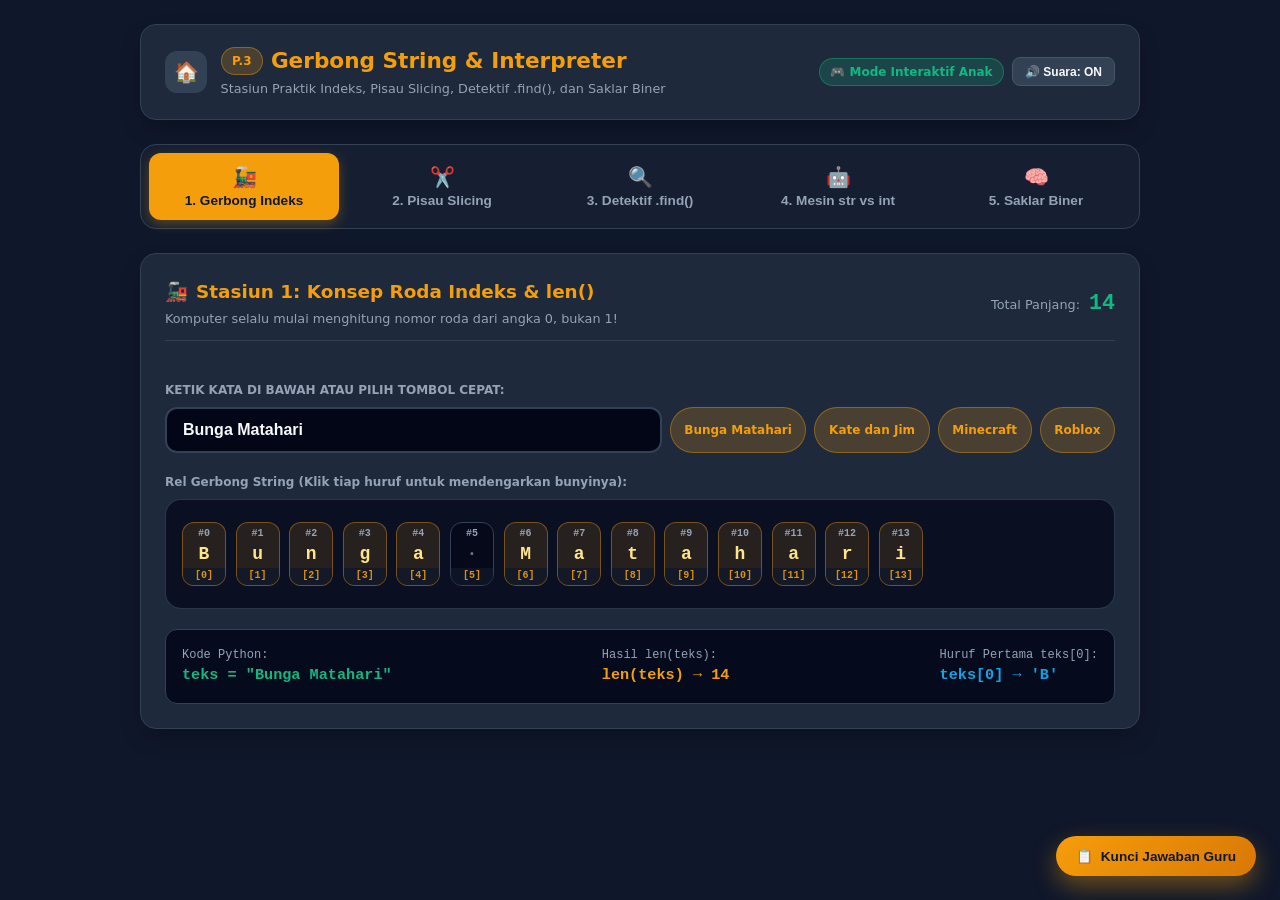
==== pertemuan-03-string/index.html @ 6dd55269 "first commit" ====
<!DOCTYPE html>
<html lang="id">
<head>
  <meta charset="UTF-8">
  <meta name="viewport" content="width=device-width, initial-scale=1.0">
  <title>Pertemuan 3: String & Interpreter - Algo Visual Lab</title>
  <link rel="stylesheet" href="../shared/css/style.css">
  <script type="module" src="../shared/components/index.js"></script>
</head>
<body>
  <div class="app-container">

    <!-- Web Component: Lesson Header -->
    <lesson-header 
      lesson="3" 
      title="Gerbong String & Interpreter" 
      subtitle="Stasiun Praktik Indeks, Pisau Slicing, Detektif .find(), dan Saklar Biner">
    </lesson-header>

    <!-- Navigation Tabs -->
    <nav class="tab-nav">
      <button class="tab-btn active" data-tab="tab-index">
        <span style="font-size: 1.25rem;">🚂</span>
        <span>1. Gerbong Indeks</span>
      </button>
      <button class="tab-btn" data-tab="tab-slice">
        <span style="font-size: 1.25rem;">✂️</span>
        <span>2. Pisau Slicing</span>
      </button>
      <button class="tab-btn" data-tab="tab-find">
        <span style="font-size: 1.25rem;">🔍</span>
        <span>3. Detektif .find()</span>
      </button>
      <button class="tab-btn" data-tab="tab-types">
        <span style="font-size: 1.25rem;">🤖</span>
        <span>4. Mesin str vs int</span>
      </button>
      <button class="tab-btn" data-tab="tab-biner">
        <span style="font-size: 1.25rem;">🧠</span>
        <span>5. Saklar Biner</span>
      </button>
    </nav>

    <!-- TAB 1: GERBONG INDEKS & LEN() -->
    <section id="tab-index" class="tab-content active">
      <div class="card" style="display: flex; flex-direction: column; gap: 1.25rem;">
        <div class="card-header">
          <div>
            <h2 class="card-title" style="color: var(--accent-amber);">
              <span>🚂</span> Stasiun 1: Konsep Roda Indeks & len()
            </h2>
            <p class="card-subtitle">Komputer selalu mulai menghitung nomor roda dari angka 0, bukan 1!</p>
          </div>
          <div style="text-align: right;">
            <span style="font-size: 0.8rem; color: var(--text-secondary);">Total Panjang:</span>
            <span id="label-len" style="font-size: 1.35rem; font-weight: 900; color: var(--accent-emerald); font-family: var(--font-mono); margin-left: 0.25rem;">0</span>
          </div>
        </div>

        <!-- Input Kata & Preset Cepat -->
        <div style="display: flex; flex-direction: column; gap: 0.5rem;">
          <label style="font-size: 0.75rem; font-weight: 700; text-transform: uppercase; color: var(--text-secondary);">
            Ketik kata di bawah atau pilih tombol cepat:
          </label>
          <div style="display: flex; flex-wrap: wrap; gap: 0.5rem;">
            <input type="text" id="input-string-1" value="Bunga Matahari" class="input-text" style="flex: 1; min-width: 220px;" placeholder="Ketik kata apa saja...">
            <sound-button class="badge badge-amber" style="padding: 0.6rem 0.85rem;" data-preset="Bunga Matahari">Bunga Matahari</sound-button>
            <sound-button class="badge badge-amber" style="padding: 0.6rem 0.85rem;" data-preset="Kate dan Jim">Kate dan Jim</sound-button>
            <sound-button class="badge badge-amber" style="padding: 0.6rem 0.85rem;" data-preset="Minecraft">Minecraft</sound-button>
            <sound-button class="badge badge-amber" style="padding: 0.6rem 0.85rem;" data-preset="Roblox">Roblox</sound-button>
          </div>
        </div>

        <!-- Wadah Rel Kereta (Train Track) -->
        <div style="display: flex; flex-direction: column; gap: 0.5rem;">
          <span style="font-size: 0.75rem; color: var(--text-secondary); font-weight: 600;">
            Rel Gerbong String (Klik tiap huruf untuk mendengarkan bunyinya):
          </span>
          <div id="train-container" class="train-track">
            <!-- Gerbong <train-car> dirender via script.js -->
          </div>
        </div>

        <!-- Live Code Feedback -->
        <div class="code-banner">
          <div>
            <div class="code-title">Kode Python:</div>
            <div id="live-code-index" class="code-val" style="color: var(--accent-emerald);">teks = "Bunga Matahari"</div>
          </div>
          <div>
            <div class="code-title">Hasil len(teks):</div>
            <div id="live-result-len" class="code-val" style="color: var(--accent-amber);">len(teks) &rarr; 14</div>
          </div>
          <div>
            <div class="code-title">Huruf Pertama teks[0]:</div>
            <div id="live-result-first" class="code-val" style="color: var(--accent-sky);">teks[0] &rarr; 'B'</div>
          </div>
        </div>
      </div>
    </section>

    <!-- TAB 2: PISAU SLICING -->
    <section id="tab-slice" class="tab-content">
      <div class="card" style="display: flex; flex-direction: column; gap: 1.25rem;">
        <div class="card-header">
          <div>
            <h2 class="card-title" style="color: var(--accent-sky);">
              <span>✂️</span> Stasiun 2: Pisau Pemotong (Slicing)
            </h2>
            <p class="card-subtitle">Rumus: <code>teks[MULAI : SEBELUM_AKHIR]</code> &bull; Indeks akhir TIDAK diikutkan!</p>
          </div>
          <div style="display: flex; gap: 0.5rem;">
            <sound-button class="badge badge-amber" id="preset-slice-kate">Potong 'Kate' [0:4]</sound-button>
            <sound-button class="badge badge-amber" id="preset-slice-jim">Potong 'Jim' [9:12]</sound-button>
          </div>
        </div>

        <!-- Sliders -->
        <div class="grid-2">
          <div class="slider-group">
            <div class="slider-label">
              <span style="color: var(--accent-emerald);">Titik Mulai (Start): <code id="val-slice-start" style="font-size: 1rem;">0</code></span>
              <span style="color: var(--text-secondary);">Mulai dari huruf ke-</span>
            </div>
            <input type="range" id="slider-start" min="0" max="14" value="0">
          </div>
          <div class="slider-group">
            <div class="slider-label">
              <span style="color: var(--accent-rose);">Titik Berhenti (Stop): <code id="val-slice-end" style="font-size: 1rem;">4</code></span>
              <span style="color: var(--text-secondary);">Berhenti sebelum huruf ke-</span>
            </div>
            <input type="range" id="slider-end" min="0" max="14" value="4">
          </div>
        </div>

        <!-- Rel Slicing -->
        <div style="display: flex; flex-direction: column; gap: 0.5rem;">
          <span style="font-size: 0.75rem; color: var(--text-secondary); font-weight: 600;">
            Balok yang Berhasil Dipotong (Menyala Emas):
          </span>
          <div id="slice-container" class="train-track">
            <!-- Gerbong slicing dirender via script.js -->
          </div>
        </div>

        <!-- Hasil Slicing -->
        <div class="code-banner">
          <div>
            <div class="code-title">Sintaks Python:</div>
            <div id="slice-code-syntax" class="code-val" style="color: var(--accent-sky);">potongan = teks[0:4]</div>
          </div>
          <div style="text-align: right;">
            <div class="code-title">Hasil Teks:</div>
            <div id="slice-result-output" class="code-val" style="font-size: 1.35rem; color: var(--accent-amber);">"Kate"</div>
          </div>
        </div>
      </div>
    </section>

    <!-- TAB 3: DETEKTIF FIND -->
    <section id="tab-find" class="tab-content">
      <div class="card" style="display: flex; flex-direction: column; gap: 1.25rem;">
        <div class="card-header">
          <div>
            <h2 class="card-title" style="color: var(--accent-violet);">
              <span>🔍</span> Stasiun 3: Detektif Pencari Kata (.find)
            </h2>
            <p class="card-subtitle">Jika ketemu: komputer memberi <b>nomor indeks awalnya</b>. Jika TIDAK ada: hasilnya mutlak <b>-1</b>!</p>
          </div>
        </div>

        <div class="grid-2">
          <div>
            <label style="font-size: 0.75rem; font-weight: 700; color: var(--text-secondary);">Kalimat Sumber:</label>
            <input type="text" id="find-source" value="Hotel ini luar biasa! Pantai yang indah!" class="input-text" style="font-family: var(--font-mono); font-size: 0.9rem;">
          </div>
          <div>
            <label style="font-size: 0.75rem; font-weight: 700; color: var(--text-secondary);">Kata yang Dicari:</label>
            <div style="display: flex; gap: 0.5rem;">
              <input type="text" id="find-query" value="indah" class="input-text" style="font-family: var(--font-mono); font-weight: 700; color: var(--accent-violet);">
              <sound-button id="btn-run-find" class="badge badge-amber" style="padding: 0.75rem 1.25rem; font-weight: 800;">CARI</sound-button>
            </div>
          </div>
        </div>

        <!-- Preset Cari Cepat -->
        <div style="display: flex; flex-wrap: wrap; gap: 0.5rem; align-items: center;">
          <span style="font-size: 0.75rem; color: var(--text-secondary);">Tes Cepat:</span>
          <sound-button class="badge badge-amber" data-find-preset="Hotel">Cari 'Hotel' (ada di 0)</sound-button>
          <sound-button class="badge badge-amber" data-find-preset="indah">Cari 'indah' (ada di 33)</sound-button>
          <sound-button class="badge badge-rose" data-find-preset="pizza">Cari 'pizza' (Nggak ada = -1)</sound-button>
        </div>

        <!-- Radar Visual -->
        <div id="find-radar" class="train-track" style="gap: 0.35rem;">
          <!-- Radar karakter dirender JS -->
        </div>

        <!-- Hasil Pencarian -->
        <div class="grid-2">
          <div class="code-banner">
            <span style="font-size: 0.8rem; color: var(--text-secondary);">Kode: <code>teks.find('<span id="find-word-label">indah</span>')</code></span>
            <div id="find-res-badge" class="badge badge-emerald" style="font-size: 0.9rem; padding: 0.35rem 0.75rem;">Hasil: 33</div>
          </div>
          <div class="code-banner">
            <span style="font-size: 0.8rem; color: var(--text-secondary);">Operator: <code>'kata' in teks</code></span>
            <div id="find-bool-badge" class="badge badge-emerald" style="font-size: 0.9rem; padding: 0.35rem 0.75rem;">True (Ada!)</div>
          </div>
        </div>
      </div>
    </section>

    <!-- TAB 4: MESIN STR VS INT -->
    <section id="tab-types" class="tab-content">
      <div class="card" style="display: flex; flex-direction: column; gap: 1.25rem;">
        <div class="card-header">
          <div>
            <h2 class="card-title" style="color: var(--accent-rose);">
              <span>🤖</span> Stasiun 4: Laboratorium Tipe Data (str vs int)
            </h2>
            <p class="card-subtitle">Melihat langsung perbedaan operator <code>+</code> pada Angka vs Teks!</p>
          </div>
        </div>

        <!-- 3 Mesin -->
        <div class="grid-3">
          <div class="card" style="background: rgba(2, 6, 23, 0.6); border-color: rgba(16, 185, 129, 0.4);">
            <div style="display: flex; justify-content: space-between; align-items: center; margin-bottom: 0.5rem;">
              <span style="font-size: 0.75rem; font-weight: 700; color: var(--accent-emerald);">1. MESIN MATEMATIKA</span>
              <span class="badge badge-emerald">int + int</span>
            </div>
            <div style="background: var(--bg-input); padding: 0.75rem; text-align: center; border-radius: 8px; font-family: var(--font-mono); font-size: 1.2rem; font-weight: 700; color: var(--accent-emerald);">
              5 + 5
            </div>
            <p style="font-size: 0.75rem; color: var(--text-secondary); margin: 0.5rem 0;">Keduanya angka murni, jadi dijumlahkan.</p>
            <div style="background: rgba(16, 185, 129, 0.15); padding: 0.5rem; text-align: center; border-radius: 8px;">
              <span style="font-size: 1.5rem; font-weight: 900; color: var(--accent-emerald); font-family: var(--font-mono);">10</span>
            </div>
          </div>

          <div class="card" style="background: rgba(2, 6, 23, 0.6); border-color: rgba(245, 158, 11, 0.4);">
            <div style="display: flex; justify-content: space-between; align-items: center; margin-bottom: 0.5rem;">
              <span style="font-size: 0.75rem; font-weight: 700; color: var(--accent-amber);">2. MESIN GANDENG TEKS</span>
              <span class="badge badge-amber">str + str</span>
            </div>
            <div style="background: var(--bg-input); padding: 0.75rem; text-align: center; border-radius: 8px; font-family: var(--font-mono); font-size: 1.2rem; font-weight: 700; color: var(--accent-amber);">
              "5" + "5"
            </div>
            <p style="font-size: 0.75rem; color: var(--text-secondary); margin: 0.5rem 0;">Ada tanda kutip, digandeng seperti gerbong.</p>
            <div style="background: rgba(245, 158, 11, 0.15); padding: 0.5rem; text-align: center; border-radius: 8px;">
              <span style="font-size: 1.5rem; font-weight: 900; color: var(--accent-amber); font-family: var(--font-mono);">"55"</span>
            </div>
          </div>

          <div class="card" style="background: rgba(2, 6, 23, 0.6); border-color: rgba(244, 63, 94, 0.4);">
            <div style="display: flex; justify-content: space-between; align-items: center; margin-bottom: 0.5rem;">
              <span style="font-size: 0.75rem; font-weight: 700; color: var(--accent-rose);">3. TOMBOL BAHAYA</span>
              <span class="badge badge-rose">str + int</span>
            </div>
            <div style="background: var(--bg-input); padding: 0.75rem; text-align: center; border-radius: 8px; font-family: var(--font-mono); font-size: 1.2rem; font-weight: 700; color: var(--accent-rose);">
              "Umur: " + 15
            </div>
            <p style="font-size: 0.75rem; color: var(--text-secondary); margin: 0.5rem 0;">Komputer bingung! Mau hitung atau gandeng?</p>
            <div style="background: rgba(244, 63, 94, 0.15); padding: 0.5rem; text-align: center; border-radius: 8px;">
              <span style="font-size: 1.1rem; font-weight: 900; color: var(--accent-rose); font-family: var(--font-mono);">💥 TypeError!</span>
            </div>
          </div>
        </div>

        <!-- Simulator Ubah str() -->
        <div class="card" style="background: rgba(2, 6, 23, 0.8);">
          <div style="font-size: 0.8rem; font-weight: 700; margin-bottom: 0.5rem; color: #cbd5e1;">Mantra Ajaib str():</div>
          <div style="display: flex; flex-wrap: wrap; align-items: center; gap: 0.75rem;">
            <input type="number" id="input-str-convert" value="2026" class="input-text" style="width: 140px; font-family: var(--font-mono); text-align: center;">
            <span style="color: var(--text-secondary);">&rarr; dimasukkan ke &rarr;</span>
            <span class="badge badge-amber" style="font-size: 0.95rem; font-family: var(--font-mono); padding: 0.4rem 0.8rem;">str(<span id="label-convert-in">2026</span>)</span>
            <span style="color: var(--text-secondary);">&rarr; menjadi teks: &rarr;</span>
            <span id="label-convert-out" style="font-size: 1.25rem; font-weight: 900; color: var(--accent-amber); font-family: var(--font-mono); background: var(--bg-card); padding: 0.3rem 0.85rem; border-radius: 8px; border: 1px solid var(--accent-amber);">"2026"</span>
          </div>
        </div>
      </div>
    </section>

    <!-- TAB 5: SAKLAR BINER -->
    <section id="tab-biner" class="tab-content">
      <div class="card" style="display: flex; flex-direction: column; gap: 1.5rem;">
        <div class="card-header">
          <div>
            <h2 class="card-title" style="color: var(--accent-emerald);">
              <span>🧠</span> Stasiun 5: Otak Komputer (Interpreter & Sinyal Biner)
            </h2>
            <p class="card-subtitle">Komputer fisik aslinya hanya tahu sinyal listrik 0 dan 1. Interpreter yang menerjemahkannya!</p>
          </div>
        </div>

        <!-- 3 Tahap Alur -->
        <div class="grid-3">
          <div class="card" style="text-align: center; background: rgba(2, 6, 23, 0.6);">
            <span style="font-size: 2.25rem;">🧑‍💻</span>
            <h3 style="font-size: 0.95rem; font-weight: 800; color: var(--accent-sky); margin: 0.5rem 0;">1. Kamu (Programmer)</h3>
            <p style="font-size: 0.75rem; color: var(--text-secondary);">Menulis instruksi bahasa Python manusia:</p>
            <div style="background: var(--bg-input); padding: 0.5rem; border-radius: 8px; font-family: var(--font-mono); font-size: 0.75rem; color: var(--accent-sky); margin-top: 0.5rem;">
              print("Halo")
            </div>
          </div>

          <div class="card" style="text-align: center; background: rgba(2, 6, 23, 0.6); border-color: rgba(245, 158, 11, 0.5);">
            <span style="font-size: 2.25rem;">⚙️</span>
            <h3 style="font-size: 0.95rem; font-weight: 800; color: var(--accent-amber); margin: 0.5rem 0;">2. Interpreter (Penerjemah)</h3>
            <p style="font-size: 0.75rem; color: var(--text-secondary);">Menerjemahkan baris per baris ke bahasa mesin:</p>
            <div style="background: rgba(245, 158, 11, 0.2); padding: 0.5rem; border-radius: 8px; font-family: var(--font-mono); font-size: 0.75rem; color: var(--accent-amber); margin-top: 0.5rem; font-weight: 700;">
              Translating...
            </div>
          </div>

          <div class="card" style="text-align: center; background: rgba(2, 6, 23, 0.6);">
            <span style="font-size: 2.25rem;">💻</span>
            <h3 style="font-size: 0.95rem; font-weight: 800; color: var(--accent-emerald); margin: 0.5rem 0;">3. Komputer Fisik</h3>
            <p style="font-size: 0.75rem; color: var(--text-secondary);">Menjalankan sinyal saklar listrik:</p>
            <div style="background: var(--bg-input); padding: 0.5rem; border-radius: 8px; font-family: var(--font-mono); font-size: 0.75rem; color: var(--accent-emerald); margin-top: 0.5rem; letter-spacing: 2px;">
              01001000 01100001
            </div>
          </div>
        </div>

        <!-- Saklar Biner Interaktif -->
        <div class="card" style="background: rgba(2, 6, 23, 0.8);">
          <div style="text-align: center; margin-bottom: 1rem;">
            <h4 style="font-size: 0.9rem; font-weight: 800; color: var(--text-primary);">
              Saklar Listrik Komputer (Klik tombol untuk ubah 0 dan 1):
            </h4>
          </div>
          <div class="switch-grid" id="switch-container">
            <!-- 8 tombol saklar dirender JS -->
          </div>
        </div>
      </div>
    </section>

    <!-- Web Component: Teacher Notes (Drawer Terapung di Kanan Bawah) -->
    <teacher-notes>
      <div style="display: flex; flex-direction: column; gap: 1rem;">
        <div>
          <h4 style="font-weight: 800; color: var(--accent-amber); margin-bottom: 0.25rem;">TASK 51172 (Level 1–9):</h4>
          <ul style="padding-left: 1.25rem; font-size: 0.8rem; display: flex; flex-direction: column; gap: 0.35rem;">
            <li><b>L1 (Pilihan Ganda):</b> Centang 4 opsi: mulai dari 0, potong awal-akhir, simbol dapat nomor, hasil -1 jika tidak ada.</li>
            <li><b>L2:</b> Komik (langsung Next).</li>
            <li><b>L3-4:</b> Mengetik kode string & .find().</li>
            <li><b>L5 (Panjang):</b> <code>panjang = len(masukan)</code></li>
            <li><b>L6 (Nomor Bangunan):</b> <code>[9]</code>, <code>[12]</code>, <code>[19]</code></li>
            <li><b>L7 (Slicing):</b> <code>iklan_masukan = masukan[0:14]</code></li>
            <li><b>L8 (Find):</b> <code>hasil1 = makanan.find(cari1)</code></li>
            <li><b>L9:</b> <code>masukan.lower()</code> lalu cari dengan <code>.find()</code></li>
          </ul>
        </div>
        <hr style="border-color: #334155;">
        <div>
          <h4 style="font-weight: 800; color: var(--accent-sky); margin-bottom: 0.25rem;">TASK 51173 (Level 1–8):</h4>
          <ul style="padding-left: 1.25rem; font-size: 0.8rem; display: flex; flex-direction: column; gap: 0.35rem;">
            <li><b>L1 (Pilihan Ganda):</b> Centang 4 opsi: fungsi str(), interpreter paham data type, sinyal 0-1, interpreter program spesial.</li>
            <li><b>L2 (Kategori):</b> String (kutip ganda), Angka (int), Error (kutip campur '").</li>
            <li><b>L3-4:</b> Mengetik str(25) & str(telepon).</li>
            <li><b>L5:</b> Tambahkan tanda <code>+</code> di searching.</li>
            <li><b>L6:</b> Ubah ID jadi <code>str(nomor_id)</code>.</li>
            <li><b>L7:</b> Potong Kate <code>[0:4]</code> dan Jim <code>[9:12]</code>.</li>
            <li><b>L8:</b> <code>print(nilai + '-' + pesan)</code>.</li>
          </ul>
        </div>
      </div>
    </teacher-notes>

  </div>

  <!-- Script Khusus Pertemuan 3 -->
  <script type="module" src="script.js"></script>
</body>
</html>
---- shared/css/style.css ----
/* ==========================================================================
   ALGO VISUAL LAB - CSS TERPUSAT (SHARED DESIGN SYSTEM)
   ========================================================================== */

:root {
  /* Palet Warna Utama */
  --bg-main: #0f172a;        /* slate-900 */
  --bg-card: #1e293b;        /* slate-800 */
  --bg-card-hover: #334155;  /* slate-700 */
  --bg-input: #020617;       /* slate-950 */
  --border-color: #334155;   /* slate-700 */
  --border-focus: #f59e0b;   /* amber-500 */

  /* Warna Teks */
  --text-primary: #f8fafc;   /* slate-50 */
  --text-secondary: #94a3b8; /* slate-400 */
  --text-muted: #64748b;     /* slate-500 */

  /* Aksen Fitur */
  --accent-amber: #f59e0b;
  --accent-emerald: #10b981;
  --accent-sky: #0ea5e9;
  --accent-violet: #8b5cf6;
  --accent-rose: #f43f5e;

  /* Font & Ukuran */
  --font-sans: system-ui, -apple-system, BlinkMacSystemFont, 'Segoe UI', Roboto, Oxygen, Ubuntu, Cantarell, sans-serif;
  --font-mono: ui-monospace, SFMono-Regular, Menlo, Monaco, Consolas, 'Liberation Mono', 'Courier New', monospace;
  --radius-sm: 8px;
  --radius-md: 12px;
  --radius-lg: 16px;
  --radius-xl: 20px;
}

/* Reset Dasar */
*, *::before, *::after {
  box-sizing: border-box;
  margin: 0;
  padding: 0;
}

body {
  background-color: var(--bg-main);
  color: var(--text-primary);
  font-family: var(--font-sans);
  line-height: 1.5;
  min-height: 100vh;
  padding: 1.5rem;
  -webkit-font-smoothing: antialiased;
}

/* Layout Container */
.app-container {
  max-width: 1000px;
  margin: 0 auto;
  display: flex;
  flex-direction: column;
  gap: 1.5rem;
}

/* Card Kontainer */
.card {
  background-color: var(--bg-card);
  border: 1px solid var(--border-color);
  border-radius: var(--radius-lg);
  padding: 1.5rem;
  box-shadow: 0 10px 25px -5px rgba(0, 0, 0, 0.3);
}

.card-header {
  display: flex;
  justify-content: space-between;
  align-items: center;
  border-bottom: 1px solid var(--border-color);
  padding-bottom: 0.75rem;
  margin-bottom: 1.25rem;
}

.card-title {
  font-size: 1.15rem;
  font-weight: 700;
  display: flex;
  align-items: center;
  gap: 0.5rem;
}

.card-subtitle {
  font-size: 0.8rem;
  color: var(--text-secondary);
  margin-top: 0.25rem;
}

/* Grid System Sederhana */
.grid-2 {
  display: grid;
  grid-template-columns: repeat(auto-fit, minmax(280px, 1fr));
  gap: 1rem;
}

.grid-3 {
  display: grid;
  grid-template-columns: repeat(auto-fit, minmax(240px, 1fr));
  gap: 1rem;
}

/* Tab Navigasi */
.tab-nav {
  display: grid;
  grid-template-columns: repeat(auto-fit, minmax(140px, 1fr));
  gap: 0.5rem;
  background-color: rgba(30, 41, 59, 0.5);
  padding: 0.5rem;
  border-radius: var(--radius-lg);
  border: 1px solid var(--border-color);
}

.tab-btn {
  background: transparent;
  border: none;
  color: var(--text-secondary);
  padding: 0.75rem 0.5rem;
  border-radius: var(--radius-md);
  font-weight: 700;
  font-size: 0.85rem;
  cursor: pointer;
  display: flex;
  flex-direction: column;
  align-items: center;
  gap: 0.25rem;
  transition: all 0.2s ease;
}

.tab-btn:hover {
  background-color: var(--bg-card-hover);
  color: var(--text-primary);
}

.tab-btn.active {
  background-color: var(--accent-amber);
  color: #0f172a;
  box-shadow: 0 4px 12px rgba(245, 158, 11, 0.3);
}

.tab-content {
  display: none;
}

.tab-content.active {
  display: block;
}

/* Input & Form */
.input-text {
  width: 100%;
  background-color: var(--bg-input);
  border: 2px solid var(--border-color);
  border-radius: var(--radius-md);
  padding: 0.75rem 1rem;
  color: var(--text-primary);
  font-size: 1rem;
  font-weight: 600;
  outline: none;
  transition: border-color 0.2s;
}

.input-text:focus {
  border-color: var(--accent-amber);
}

/* Slider */
.slider-group {
  display: flex;
  flex-direction: column;
  gap: 0.5rem;
  background: rgba(2, 6, 23, 0.6);
  padding: 1rem;
  border-radius: var(--radius-md);
  border: 1px solid var(--border-color);
}

.slider-label {
  display: flex;
  justify-content: space-between;
  font-size: 0.8rem;
  font-weight: 600;
}

input[type="range"] {
  width: 100%;
  cursor: pointer;
  accent-color: var(--accent-amber);
}

/* Kotak Kereta (Train Car) & Slicing */
.train-track {
  display: flex;
  flex-wrap: wrap;
  gap: 0.6rem;
  background-color: rgba(2, 6, 23, 0.7);
  border: 1px solid rgba(51, 65, 85, 0.8);
  border-radius: var(--radius-lg);
  padding: 1rem;
  min-height: 110px;
  align-items: center;
}

@keyframes pulse-slice {
  0%, 100% { transform: scale(1); box-shadow: 0 0 0 rgba(245, 158, 11, 0); }
  50% { transform: scale(1.06); box-shadow: 0 0 16px rgba(245, 158, 11, 0.6); }
}

.active-slice {
  animation: pulse-slice 1.5s infinite;
  border-color: var(--accent-amber) !important;
  background-color: rgba(245, 158, 11, 0.2) !important;
  color: #fef3c7 !important;
}

/* Code Banner Live */
.code-banner {
  background-color: rgba(2, 6, 23, 0.85);
  border: 1px solid var(--border-color);
  border-radius: var(--radius-md);
  padding: 1rem;
  font-family: var(--font-mono);
  display: flex;
  flex-wrap: wrap;
  justify-content: space-between;
  align-items: center;
  gap: 1rem;
}

.code-title {
  font-size: 0.75rem;
  color: var(--text-secondary);
}

.code-val {
  font-weight: 700;
  font-size: 0.95rem;
}

/* Badge Status */
.badge {
  display: inline-flex;
  align-items: center;
  gap: 0.35rem;
  padding: 0.25rem 0.65rem;
  border-radius: 9999px;
  font-size: 0.75rem;
  font-weight: 600;
}

.badge-emerald {
  background-color: rgba(16, 185, 129, 0.2);
  color: var(--accent-emerald);
  border: 1px solid rgba(16, 185, 129, 0.4);
}

.badge-rose {
  background-color: rgba(244, 63, 94, 0.2);
  color: var(--accent-rose);
  border: 1px solid rgba(244, 63, 94, 0.4);
}

.badge-amber {
  background-color: rgba(245, 158, 11, 0.2);
  color: var(--accent-amber);
  border: 1px solid rgba(245, 158, 11, 0.4);
}

/* Switch Biner */
.switch-grid {
  display: flex;
  flex-wrap: wrap;
  gap: 0.75rem;
  justify-content: center;
}

.switch-btn {
  width: 52px;
  height: 68px;
  border-radius: var(--radius-md);
  font-family: var(--font-mono);
  font-size: 1.25rem;
  font-weight: 900;
  border: none;
  cursor: pointer;
  display: flex;
  flex-direction: column;
  align-items: center;
  justify-content: center;
  transition: all 0.2s cubic-bezier(0.34, 1.56, 0.64, 1);
}

.switch-btn.on {
  background-color: var(--accent-emerald);
  color: #020617;
  box-shadow: 0 4px 15px rgba(16, 185, 129, 0.4);
}

.switch-btn.off {
  background-color: var(--bg-card);
  color: var(--text-muted);
  border: 1px solid var(--border-color);
}
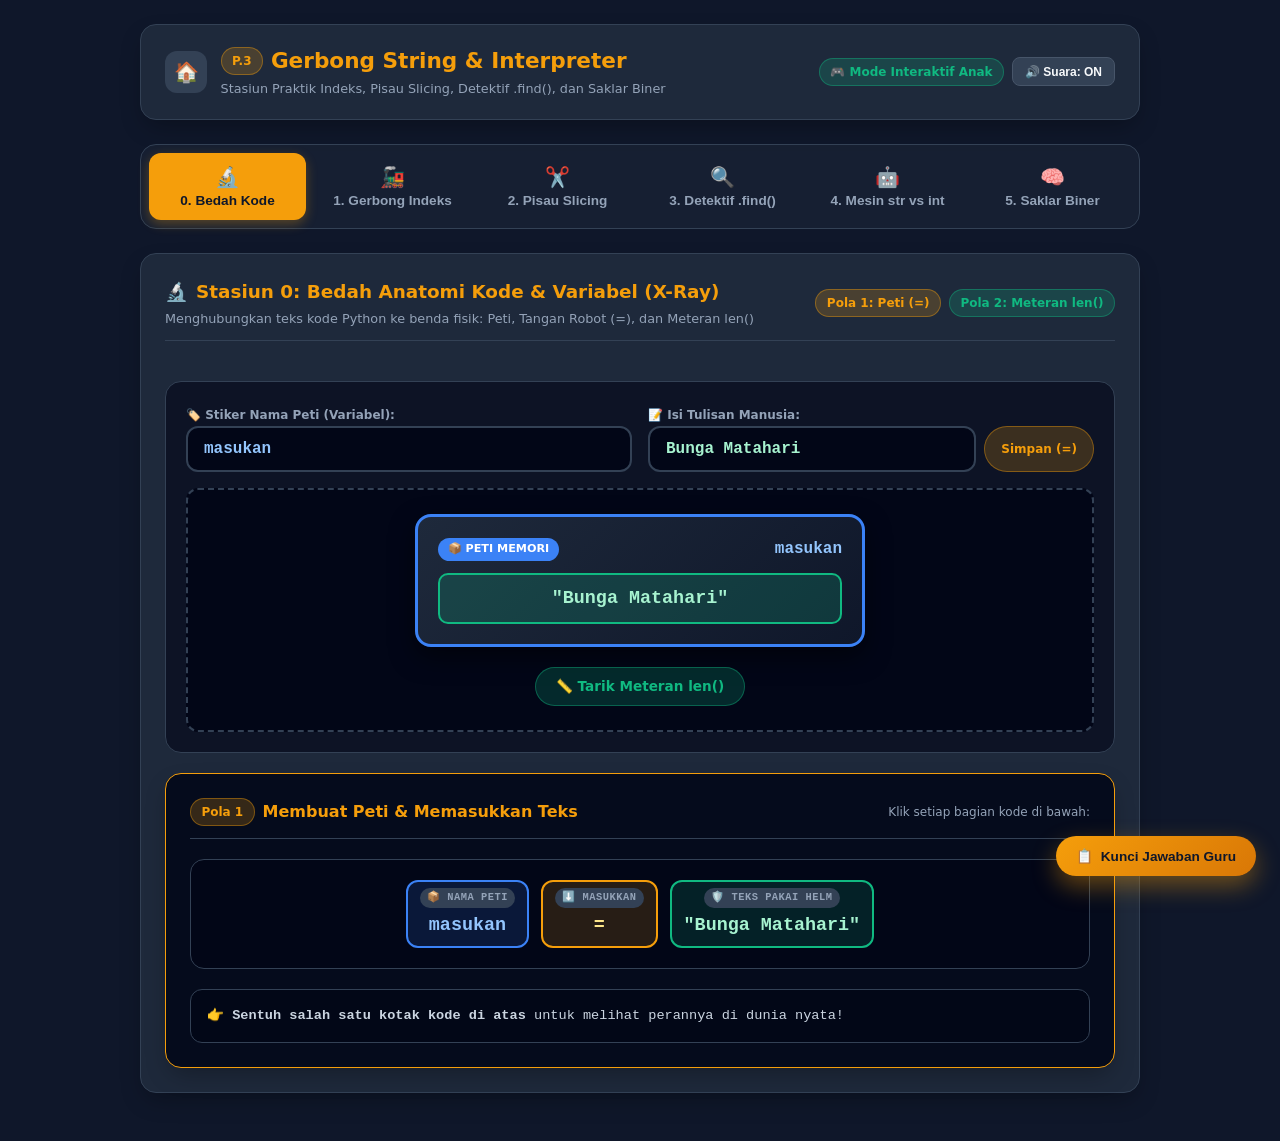
==== commit 5ef6bec5: "feat: tambahkan fitur bedah kode interaktif code x-ray dan changelog" ====
--- a/pertemuan-03-string/index.html
+++ b/pertemuan-03-string/index.html
@@ -19,7 +19,11 @@
 
     <!-- Navigation Tabs -->
     <nav class="tab-nav">
-      <button class="tab-btn active" data-tab="tab-index">
+      <button class="tab-btn active" data-tab="tab-xray">
+        <span style="font-size: 1.25rem;">🔬</span>
+        <span>0. Bedah Kode</span>
+      </button>
+      <button class="tab-btn" data-tab="tab-index">
         <span style="font-size: 1.25rem;">🚂</span>
         <span>1. Gerbong Indeks</span>
       </button>
@@ -41,8 +45,118 @@
       </button>
     </nav>
 
+    <!-- TAB 0: BEDAH KODE (X-RAY & JEMBATAN SINTAKS) -->
+    <section id="tab-xray" class="tab-content active">
+      <div class="card" style="display: flex; flex-direction: column; gap: 1.25rem;">
+        <div class="card-header">
+          <div>
+            <h2 class="card-title" style="color: var(--accent-amber);">
+              <span>🔬</span> Stasiun 0: Bedah Anatomi Kode & Variabel (X-Ray)
+            </h2>
+            <p class="card-subtitle">Menghubungkan teks kode Python ke benda fisik: Peti, Tangan Robot (=), dan Meteran len()</p>
+          </div>
+          <div style="display: flex; gap: 0.5rem;">
+            <sound-button class="badge badge-amber" id="btn-xray-mode-assign" style="font-weight: 800;">Pola 1: Peti (=)</sound-button>
+            <sound-button class="badge badge-emerald" id="btn-xray-mode-len" style="font-weight: 800;">Pola 2: Meteran len()</sound-button>
+          </div>
+        </div>
+
+        <!-- Simulator Interaktif Fisik Peti & Meteran -->
+        <div style="display: flex; flex-direction: column; gap: 1rem; background: rgba(2, 6, 23, 0.6); padding: 1.25rem; border-radius: var(--radius-lg); border: 1px solid var(--border-color);">
+          
+          <!-- Kontrol Input & Tombol Aksi -->
+          <div class="grid-2">
+            <div>
+              <label style="font-size: 0.75rem; font-weight: 700; color: var(--text-secondary);">🏷️ Stiker Nama Peti (Variabel):</label>
+              <input type="text" id="xray-input-var" value="masukan" class="input-text" style="font-family: var(--font-mono); color: #93c5fd;">
+            </div>
+            <div>
+              <label style="font-size: 0.75rem; font-weight: 700; color: var(--text-secondary);">📝 Isi Tulisan Manusia:</label>
+              <div style="display: flex; gap: 0.5rem;">
+                <input type="text" id="xray-input-val" value="Bunga Matahari" class="input-text" style="font-family: var(--font-mono); color: #a7f3d0;">
+                <sound-button id="btn-xray-insert" class="badge badge-amber" style="padding: 0.75rem 1rem; font-weight: 800; white-space: nowrap;">
+                  Simpan (=)
+                </sound-button>
+              </div>
+            </div>
+          </div>
+
+          <!-- Meja Praktik Fisik -->
+          <div style="
+            background: #020617;
+            border: 2px dashed #334155;
+            border-radius: var(--radius-md);
+            padding: 1.5rem;
+            display: flex;
+            flex-direction: column;
+            align-items: center;
+            gap: 1.25rem;
+            min-height: 180px;
+            justify-content: center;
+            position: relative;
+          ">
+            <!-- Peti Fisik -->
+            <div id="xray-chest-visual" style="
+              width: 100%;
+              max-width: 450px;
+              background: linear-gradient(135deg, #1e293b, #0f172a);
+              border: 3px solid #3b82f6;
+              border-radius: 16px;
+              padding: 1.25rem;
+              display: flex;
+              flex-direction: column;
+              align-items: center;
+              gap: 0.75rem;
+              box-shadow: 0 10px 25px rgba(0,0,0,0.5);
+              transition: all 0.3s cubic-bezier(0.34, 1.56, 0.64, 1);
+            ">
+              <div style="display: flex; justify-content: space-between; width: 100%; align-items: center;">
+                <span style="font-size: 0.7rem; font-weight: 800; background: #3b82f6; color: white; padding: 0.2rem 0.6rem; border-radius: 9999px;">
+                  📦 PETI MEMORI
+                </span>
+                <span id="xray-chest-label" style="font-family: var(--font-mono); font-size: 1rem; font-weight: 900; color: #93c5fd;">
+                  masukan
+                </span>
+              </div>
+
+              <!-- Isi Peti (Kertas Tulisan Ber-Helm) -->
+              <div id="xray-chest-content" style="
+                background: rgba(16, 185, 129, 0.2);
+                border: 2px solid #10b981;
+                border-radius: 10px;
+                padding: 0.6rem 1.25rem;
+                font-family: var(--font-mono);
+                font-size: 1.15rem;
+                font-weight: 800;
+                color: #a7f3d0;
+                text-align: center;
+                width: 100%;
+                word-break: break-all;
+              ">
+                "Bunga Matahari"
+              </div>
+            </div>
+
+            <!-- Pita Meteran len() -->
+            <div id="xray-meter-zone" style="width: 100%; max-width: 450px; display: flex; flex-direction: column; gap: 0.5rem; align-items: center;">
+              <sound-button id="btn-run-meter" class="badge badge-emerald" style="padding: 0.5rem 1.25rem; font-size: 0.85rem; font-weight: 800; cursor: pointer;">
+                📏 Tarik Meteran len()
+              </sound-button>
+              <div id="xray-meter-tape-display" class="meter-tape" style="display: none; width: 100%; justify-content: center;">
+                <!-- Roda meteran diisi JS -->
+              </div>
+            </div>
+          </div>
+
+        </div>
+
+        <!-- Web Component: Bedah Anatomi Teks Kode -->
+        <code-xray id="live-code-xray" mode="assign" var-name="masukan" str-val="Bunga Matahari" target-var="panjang"></code-xray>
+      </div>
+    </section>
+
     <!-- TAB 1: GERBONG INDEKS & LEN() -->
-    <section id="tab-index" class="tab-content active">
+    <section id="tab-index" class="tab-content">
       <div class="card" style="display: flex; flex-direction: column; gap: 1.25rem;">
         <div class="card-header">
           <div>
--- a/shared/css/style.css
+++ b/shared/css/style.css
@@ -304,3 +304,115 @@
   color: var(--text-muted);
   border: 1px solid var(--border-color);
 }
+
+/* ==========================================================================
+   X-RAY CODE INSPECTOR & ANATOMY STYLES
+   ========================================================================== */
+
+.xray-chip {
+  display: inline-flex;
+  flex-direction: column;
+  align-items: center;
+  gap: 0.2rem;
+  padding: 0.4rem 0.75rem;
+  border-radius: var(--radius-md);
+  transition: all 0.2s cubic-bezier(0.34, 1.56, 0.64, 1);
+  user-select: none;
+}
+
+.xray-chip:hover {
+  transform: translateY(-2px) scale(1.04);
+}
+
+.chip-tag {
+  font-size: 0.65rem;
+  font-weight: 700;
+  text-transform: uppercase;
+  padding: 0.15rem 0.45rem;
+  border-radius: 9999px;
+  background: #334155;
+  color: #94a3b8;
+  letter-spacing: 0.5px;
+}
+
+.chip-code {
+  font-size: 1.15rem;
+  font-weight: 800;
+  font-family: var(--font-mono);
+}
+
+.xray-box-chip {
+  background: rgba(59, 130, 246, 0.15);
+  border: 2px solid #3b82f6;
+  color: #93c5fd;
+}
+.xray-box-chip:hover {
+  box-shadow: 0 0 15px rgba(59, 130, 246, 0.4);
+}
+
+.xray-arrow-chip {
+  background: rgba(245, 158, 11, 0.15);
+  border: 2px solid #f59e0b;
+  color: #fde68a;
+}
+.xray-arrow-chip:hover {
+  box-shadow: 0 0 15px rgba(245, 158, 11, 0.4);
+}
+
+.xray-str-chip {
+  background: rgba(16, 185, 129, 0.15);
+  border: 2px solid #10b981;
+  color: #a7f3d0;
+}
+.xray-str-chip:hover {
+  box-shadow: 0 0 15px rgba(16, 185, 129, 0.4);
+}
+
+.xray-len-chip {
+  background: rgba(16, 185, 129, 0.1);
+  padding: 0.5rem 0.85rem;
+  border-radius: var(--radius-lg);
+}
+
+/* Pita Meteran len() */
+.meter-tape {
+  display: flex;
+  background: repeating-linear-gradient(
+    90deg,
+    #fbbf24,
+    #fbbf24 15px,
+    #f59e0b 15px,
+    #f59e0b 30px
+  );
+  color: #0f172a;
+  border-radius: var(--radius-sm);
+  padding: 0.35rem 0.5rem;
+  font-family: var(--font-mono);
+  font-weight: 900;
+  box-shadow: 0 4px 12px rgba(245, 158, 11, 0.3);
+  overflow-x: auto;
+  align-items: center;
+  gap: 0.5rem;
+}
+
+.meter-unit {
+  background: #0f172a;
+  color: #fbbf24;
+  border-radius: 4px;
+  padding: 0.15rem 0.35rem;
+  font-size: 0.75rem;
+  display: inline-flex;
+  flex-direction: column;
+  align-items: center;
+}
+
+@keyframes slide-into-box {
+  0% { transform: translateY(-20px) scale(0.9); opacity: 0; }
+  60% { transform: translateY(4px) scale(1.05); opacity: 1; }
+  100% { transform: translateY(0) scale(1); opacity: 1; }
+}
+
+.slide-in-anim {
+  animation: slide-into-box 0.4s cubic-bezier(0.34, 1.56, 0.64, 1);
+}
+
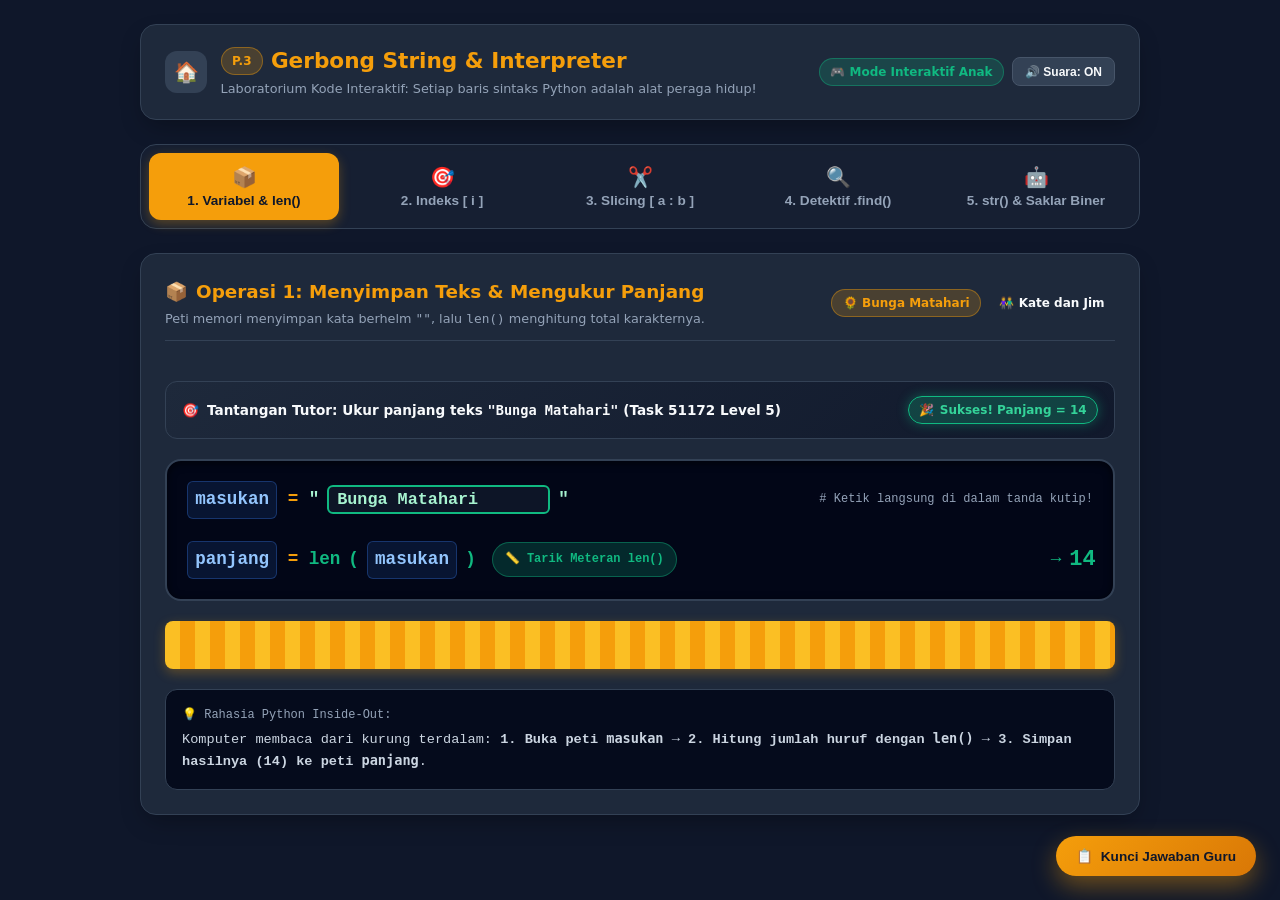
==== commit e3bfd7eb: "refactor: terapkan arsitektur code-as-widget terpadu pada pertemuan 3" ====
--- a/pertemuan-03-string/index.html
+++ b/pertemuan-03-string/index.html
@@ -3,7 +3,7 @@
 <head>
   <meta charset="UTF-8">
   <meta name="viewport" content="width=device-width, initial-scale=1.0">
-  <title>Pertemuan 3: String & Interpreter - Algo Visual Lab</title>
+  <title>Pertemuan 3: String & Interpreter (Code-as-Widget) - Algo Visual Lab</title>
   <link rel="stylesheet" href="../shared/css/style.css">
   <script type="module" src="../shared/components/index.js"></script>
 </head>
@@ -14,330 +14,394 @@
     <lesson-header 
       lesson="3" 
       title="Gerbong String & Interpreter" 
-      subtitle="Stasiun Praktik Indeks, Pisau Slicing, Detektif .find(), dan Saklar Biner">
+      subtitle="Laboratorium Kode Interaktif: Setiap baris sintaks Python adalah alat peraga hidup!">
     </lesson-header>
 
-    <!-- Navigation Tabs -->
+    <!-- Navigation Tabs: 5 Operasi Sintaks Terpadu -->
     <nav class="tab-nav">
-      <button class="tab-btn active" data-tab="tab-xray">
-        <span style="font-size: 1.25rem;">🔬</span>
-        <span>0. Bedah Kode</span>
+      <button class="tab-btn active" data-tab="tab-declare">
+        <span style="font-size: 1.25rem;">📦</span>
+        <span>1. Variabel & len()</span>
       </button>
       <button class="tab-btn" data-tab="tab-index">
-        <span style="font-size: 1.25rem;">🚂</span>
-        <span>1. Gerbong Indeks</span>
+        <span style="font-size: 1.25rem;">🎯</span>
+        <span>2. Indeks [ i ]</span>
       </button>
       <button class="tab-btn" data-tab="tab-slice">
         <span style="font-size: 1.25rem;">✂️</span>
-        <span>2. Pisau Slicing</span>
+        <span>3. Slicing [ a : b ]</span>
       </button>
       <button class="tab-btn" data-tab="tab-find">
         <span style="font-size: 1.25rem;">🔍</span>
-        <span>3. Detektif .find()</span>
+        <span>4. Detektif .find()</span>
       </button>
       <button class="tab-btn" data-tab="tab-types">
         <span style="font-size: 1.25rem;">🤖</span>
-        <span>4. Mesin str vs int</span>
-      </button>
-      <button class="tab-btn" data-tab="tab-biner">
-        <span style="font-size: 1.25rem;">🧠</span>
-        <span>5. Saklar Biner</span>
+        <span>5. str() & Saklar Biner</span>
       </button>
     </nav>
 
-    <!-- TAB 0: BEDAH KODE (X-RAY & JEMBATAN SINTAKS) -->
-    <section id="tab-xray" class="tab-content active">
+    <!-- ===================================================================
+         TAB 1: DEKLARASI VARIABEL & METERAN LEN()
+         =================================================================== -->
+    <section id="tab-declare" class="tab-content active">
       <div class="card" style="display: flex; flex-direction: column; gap: 1.25rem;">
+        
         <div class="card-header">
           <div>
             <h2 class="card-title" style="color: var(--accent-amber);">
-              <span>🔬</span> Stasiun 0: Bedah Anatomi Kode & Variabel (X-Ray)
+              <span>📦</span> Operasi 1: Menyimpan Teks & Mengukur Panjang
             </h2>
-            <p class="card-subtitle">Menghubungkan teks kode Python ke benda fisik: Peti, Tangan Robot (=), dan Meteran len()</p>
+            <p class="card-subtitle">Peti memori menyimpan kata berhelm <code>""</code>, lalu <code>len()</code> menghitung total karakternya.</p>
           </div>
           <div style="display: flex; gap: 0.5rem;">
-            <sound-button class="badge badge-amber" id="btn-xray-mode-assign" style="font-weight: 800;">Pola 1: Peti (=)</sound-button>
-            <sound-button class="badge badge-emerald" id="btn-xray-mode-len" style="font-weight: 800;">Pola 2: Meteran len()</sound-button>
-          </div>
-        </div>
-
-        <!-- Simulator Interaktif Fisik Peti & Meteran -->
-        <div style="display: flex; flex-direction: column; gap: 1rem; background: rgba(2, 6, 23, 0.6); padding: 1.25rem; border-radius: var(--radius-lg); border: 1px solid var(--border-color);">
+            <sound-button class="badge badge-amber" id="preset-declare-sunflower">🌻 Bunga Matahari</sound-button>
+            <sound-button class="badge badge-sky" id="preset-declare-kate">👫 Kate dan Jim</sound-button>
+          </div>
+        </div>
+
+        <!-- Misi Cepat Algonova (Task 51172 L5) -->
+        <div class="mission-card" id="mission-declare-box">
+          <div class="mission-title">
+            <span>🎯</span>
+            <span><b>Tantangan Tutor:</b> Ukur panjang teks <code>"Bunga Matahari"</code> (Task 51172 Level 5)</span>
+          </div>
+          <span class="mission-badge mission-badge-pending" id="badge-mission-declare">
+            <span>⏳</span> <span>Belum Diukur</span>
+          </span>
+        </div>
+
+        <!-- CODE-AS-WIDGET: Sintaks Live & Manipulator Inline -->
+        <div class="code-widget-container">
           
-          <!-- Kontrol Input & Tombol Aksi -->
-          <div class="grid-2">
-            <div>
-              <label style="font-size: 0.75rem; font-weight: 700; color: var(--text-secondary);">🏷️ Stiker Nama Peti (Variabel):</label>
-              <input type="text" id="xray-input-var" value="masukan" class="input-text" style="font-family: var(--font-mono); color: #93c5fd;">
-            </div>
-            <div>
-              <label style="font-size: 0.75rem; font-weight: 700; color: var(--text-secondary);">📝 Isi Tulisan Manusia:</label>
-              <div style="display: flex; gap: 0.5rem;">
-                <input type="text" id="xray-input-val" value="Bunga Matahari" class="input-text" style="font-family: var(--font-mono); color: #a7f3d0;">
-                <sound-button id="btn-xray-insert" class="badge badge-amber" style="padding: 0.75rem 1rem; font-weight: 800; white-space: nowrap;">
-                  Simpan (=)
-                </sound-button>
-              </div>
-            </div>
-          </div>
-
-          <!-- Meja Praktik Fisik -->
-          <div style="
-            background: #020617;
-            border: 2px dashed #334155;
-            border-radius: var(--radius-md);
-            padding: 1.5rem;
-            display: flex;
-            flex-direction: column;
-            align-items: center;
-            gap: 1.25rem;
-            min-height: 180px;
-            justify-content: center;
-            position: relative;
-          ">
-            <!-- Peti Fisik -->
-            <div id="xray-chest-visual" style="
-              width: 100%;
-              max-width: 450px;
-              background: linear-gradient(135deg, #1e293b, #0f172a);
-              border: 3px solid #3b82f6;
-              border-radius: 16px;
-              padding: 1.25rem;
-              display: flex;
-              flex-direction: column;
-              align-items: center;
-              gap: 0.75rem;
-              box-shadow: 0 10px 25px rgba(0,0,0,0.5);
-              transition: all 0.3s cubic-bezier(0.34, 1.56, 0.64, 1);
-            ">
-              <div style="display: flex; justify-content: space-between; width: 100%; align-items: center;">
-                <span style="font-size: 0.7rem; font-weight: 800; background: #3b82f6; color: white; padding: 0.2rem 0.6rem; border-radius: 9999px;">
-                  📦 PETI MEMORI
-                </span>
-                <span id="xray-chest-label" style="font-family: var(--font-mono); font-size: 1rem; font-weight: 900; color: #93c5fd;">
-                  masukan
-                </span>
-              </div>
-
-              <!-- Isi Peti (Kertas Tulisan Ber-Helm) -->
-              <div id="xray-chest-content" style="
-                background: rgba(16, 185, 129, 0.2);
-                border: 2px solid #10b981;
-                border-radius: 10px;
-                padding: 0.6rem 1.25rem;
-                font-family: var(--font-mono);
-                font-size: 1.15rem;
-                font-weight: 800;
-                color: #a7f3d0;
-                text-align: center;
-                width: 100%;
-                word-break: break-all;
-              ">
-                "Bunga Matahari"
-              </div>
-            </div>
-
-            <!-- Pita Meteran len() -->
-            <div id="xray-meter-zone" style="width: 100%; max-width: 450px; display: flex; flex-direction: column; gap: 0.5rem; align-items: center;">
-              <sound-button id="btn-run-meter" class="badge badge-emerald" style="padding: 0.5rem 1.25rem; font-size: 0.85rem; font-weight: 800; cursor: pointer;">
-                📏 Tarik Meteran len()
-              </sound-button>
-              <div id="xray-meter-tape-display" class="meter-tape" style="display: none; width: 100%; justify-content: center;">
-                <!-- Roda meteran diisi JS -->
-              </div>
-            </div>
-          </div>
-
-        </div>
-
-        <!-- Web Component: Bedah Anatomi Teks Kode -->
-        <code-xray id="live-code-xray" mode="assign" var-name="masukan" str-val="Bunga Matahari" target-var="panjang"></code-xray>
+          <!-- Baris 1: Peti = "Teks" -->
+          <div class="code-line">
+            <span class="token-var" id="token-var-name" title="Klik untuk penjelasan peran peti">masukan</span>
+            <span class="token-op">=</span>
+            <span class="token-str">"</span><input type="text" id="input-declare-val" value="Bunga Matahari" class="inline-code-input" style="min-width: 200px;"><span class="token-str">"</span>
+            <span style="font-size: 0.75rem; color: var(--text-secondary); margin-left: auto;"># Ketik langsung di dalam tanda kutip!</span>
+          </div>
+
+          <!-- Baris 2: panjang = len(peti) -->
+          <div class="code-line" style="margin-top: 0.5rem;">
+            <span class="token-var">panjang</span>
+            <span class="token-op">=</span>
+            <span class="token-func">len</span><span style="color: #10b981; font-weight: 900;">(</span>
+            <span class="token-var" id="token-len-arg">masukan</span>
+            <span style="color: #10b981; font-weight: 900;">)</span>
+            
+            <sound-button class="badge badge-emerald" id="btn-pull-meter" style="margin-left: 0.5rem; cursor: pointer; padding: 0.35rem 0.75rem;">
+              📏 Tarik Meteran len()
+            </sound-button>
+
+            <span style="margin-left: auto; font-size: 1.1rem; font-weight: 900; color: var(--accent-emerald);">
+              &rarr; <span id="label-declare-result" class="result-jump">14</span>
+            </span>
+          </div>
+
+        </div>
+
+        <!-- Pita Visual Meteran Meluncur -->
+        <div id="declare-meter-tape" class="meter-tape" style="display: flex; min-height: 48px; justify-content: center; overflow-x: auto;">
+          <!-- Kotak meteran diisi dinamis JS -->
+        </div>
+
+        <!-- Catatan Pedagogi Interaktif (Inside-Out) -->
+        <div class="code-banner">
+          <div>
+            <div class="code-title">💡 Rahasia Python Inside-Out:</div>
+            <div style="font-size: 0.85rem; color: #cbd5e1; margin-top: 0.25rem;">
+              Komputer membaca dari kurung terdalam: <b>1. Buka peti <code>masukan</code></b> &rarr; <b>2. Hitung jumlah huruf dengan <code>len()</code></b> &rarr; <b>3. Simpan hasilnya (14) ke peti <code>panjang</code></b>.
+            </div>
+          </div>
+        </div>
+
       </div>
     </section>
 
-    <!-- TAB 1: GERBONG INDEKS & LEN() -->
+    <!-- ===================================================================
+         TAB 2: GERBONG INDEKS [ i ]
+         =================================================================== -->
     <section id="tab-index" class="tab-content">
       <div class="card" style="display: flex; flex-direction: column; gap: 1.25rem;">
+        
         <div class="card-header">
           <div>
             <h2 class="card-title" style="color: var(--accent-amber);">
-              <span>🚂</span> Stasiun 1: Konsep Roda Indeks & len()
+              <span>🎯</span> Operasi 2: Memanggil Karakter dengan Nomor Roda <code>[ i ]</code>
             </h2>
-            <p class="card-subtitle">Komputer selalu mulai menghitung nomor roda dari angka 0, bukan 1!</p>
-          </div>
-          <div style="text-align: right;">
-            <span style="font-size: 0.8rem; color: var(--text-secondary);">Total Panjang:</span>
-            <span id="label-len" style="font-size: 1.35rem; font-weight: 900; color: var(--accent-emerald); font-family: var(--font-mono); margin-left: 0.25rem;">0</span>
-          </div>
-        </div>
-
-        <!-- Input Kata & Preset Cepat -->
+            <p class="card-subtitle">Komputer selalu mulai memberi nomor dari angka <b>0</b>, bukan 1!</p>
+          </div>
+          <div style="display: flex; gap: 0.5rem;">
+            <sound-button class="badge badge-amber" id="preset-index-sunflower">🌻 Bunga Matahari</sound-button>
+            <sound-button class="badge badge-sky" id="preset-index-kate">👫 Kate dan Jim</sound-button>
+          </div>
+        </div>
+
+        <!-- Misi Cepat Algonova (Task 51172 L6) -->
+        <div class="mission-card" id="mission-index-box">
+          <div class="mission-title">
+            <span>🎯</span>
+            <span id="mission-index-desc"><b>Misi Algonova (L6):</b> Ambil huruf awal kata 'Matahari' (huruf <code>'M'</code> pada roda <b>6</b>)!</span>
+          </div>
+          <span class="mission-badge mission-badge-pending" id="badge-mission-index">
+            <span>⏳</span> <span>Cari Roda 6</span>
+          </span>
+        </div>
+
+        <!-- Rel Gerbong Kereta Interaktif -->
         <div style="display: flex; flex-direction: column; gap: 0.5rem;">
-          <label style="font-size: 0.75rem; font-weight: 700; text-transform: uppercase; color: var(--text-secondary);">
-            Ketik kata di bawah atau pilih tombol cepat:
-          </label>
-          <div style="display: flex; flex-wrap: wrap; gap: 0.5rem;">
-            <input type="text" id="input-string-1" value="Bunga Matahari" class="input-text" style="flex: 1; min-width: 220px;" placeholder="Ketik kata apa saja...">
-            <sound-button class="badge badge-amber" style="padding: 0.6rem 0.85rem;" data-preset="Bunga Matahari">Bunga Matahari</sound-button>
-            <sound-button class="badge badge-amber" style="padding: 0.6rem 0.85rem;" data-preset="Kate dan Jim">Kate dan Jim</sound-button>
-            <sound-button class="badge badge-amber" style="padding: 0.6rem 0.85rem;" data-preset="Minecraft">Minecraft</sound-button>
-            <sound-button class="badge badge-amber" style="padding: 0.6rem 0.85rem;" data-preset="Roblox">Roblox</sound-button>
-          </div>
-        </div>
-
-        <!-- Wadah Rel Kereta (Train Track) -->
-        <div style="display: flex; flex-direction: column; gap: 0.5rem;">
-          <span style="font-size: 0.75rem; color: var(--text-secondary); font-weight: 600;">
-            Rel Gerbong String (Klik tiap huruf untuk mendengarkan bunyinya):
-          </span>
-          <div id="train-container" class="train-track">
-            <!-- Gerbong <train-car> dirender via script.js -->
-          </div>
-        </div>
-
-        <!-- Live Code Feedback -->
-        <div class="code-banner">
-          <div>
-            <div class="code-title">Kode Python:</div>
-            <div id="live-code-index" class="code-val" style="color: var(--accent-emerald);">teks = "Bunga Matahari"</div>
-          </div>
-          <div>
-            <div class="code-title">Hasil len(teks):</div>
-            <div id="live-result-len" class="code-val" style="color: var(--accent-amber);">len(teks) &rarr; 14</div>
-          </div>
-          <div>
-            <div class="code-title">Huruf Pertama teks[0]:</div>
-            <div id="live-result-first" class="code-val" style="color: var(--accent-sky);">teks[0] &rarr; 'B'</div>
-          </div>
-        </div>
+          <div style="display: flex; justify-content: space-between; align-items: center;">
+            <span style="font-size: 0.75rem; color: var(--text-secondary); font-weight: 700;">
+              REL GERBONG STRING (Klik salah satu roda gerbong atau gunakan tombol kode di bawah):
+            </span>
+            <span style="font-size: 0.75rem; color: var(--accent-emerald); font-weight: 700;">
+              Total: <span id="label-index-len">14</span> Roda (0 sampai 13)
+            </span>
+          </div>
+          <div id="index-train-track" class="train-track">
+            <!-- Train cars dirender via script.js -->
+          </div>
+        </div>
+
+        <!-- CODE-AS-WIDGET: Sintaks Live dengan Inline Stepper -->
+        <div class="code-widget-container">
+          <div class="code-line">
+            <span class="token-var">huruf</span>
+            <span class="token-op">=</span>
+            <span class="token-var">masukan</span><span style="color: #f59e0b; font-weight: 900; font-size: 1.3rem;">[</span>
+            
+            <!-- Inline Stepper di dalam Kurung Siku Kode -->
+            <div class="inline-stepper">
+              <button class="inline-stepper-btn" id="btn-index-dec" title="Kurangi indeks">-</button>
+              <span class="inline-stepper-val" id="val-index-stepper">0</span>
+              <button class="inline-stepper-btn" id="btn-index-inc" title="Tambah indeks">+</button>
+            </div>
+            
+            <span style="color: #f59e0b; font-weight: 900; font-size: 1.3rem;">]</span>
+
+            <!-- Hasil Terpilih yang Melompat -->
+            <div style="margin-left: auto; display: flex; align-items: center; gap: 0.5rem;">
+              <span style="font-size: 0.85rem; color: var(--text-secondary);">Karakter Terambil:</span>
+              <span id="label-index-char-result" class="result-jump" style="font-size: 1.4rem; font-weight: 900; color: var(--accent-amber); background: #020617; border: 2px solid var(--accent-amber); padding: 0.1rem 0.6rem; border-radius: 8px;">
+                'B'
+              </span>
+            </div>
+          </div>
+        </div>
+
+        <!-- Slider Cepat Tambahan -->
+        <div style="display: flex; align-items: center; gap: 1rem; background: rgba(2, 6, 23, 0.5); padding: 0.75rem 1rem; border-radius: 8px; border: 1px solid #334155;">
+          <span style="font-size: 0.8rem; color: var(--text-secondary); white-space: nowrap;">⚡ Geser Cepat Roda:</span>
+          <input type="range" id="slider-index-range" min="0" max="13" value="0" style="flex: 1;">
+          <span id="slider-index-val-label" style="font-family: var(--font-mono); font-weight: 800; color: var(--accent-amber); min-width: 24px; text-align: right;">0</span>
+        </div>
+
       </div>
     </section>
 
-    <!-- TAB 2: PISAU SLICING -->
+    <!-- ===================================================================
+         TAB 3: PISAU SLICING [ a : b ]
+         =================================================================== -->
     <section id="tab-slice" class="tab-content">
       <div class="card" style="display: flex; flex-direction: column; gap: 1.25rem;">
+        
         <div class="card-header">
           <div>
             <h2 class="card-title" style="color: var(--accent-sky);">
-              <span>✂️</span> Stasiun 2: Pisau Pemotong (Slicing)
+              <span>✂️</span> Operasi 3: Pisau Pemotong Kata (Slicing)
             </h2>
-            <p class="card-subtitle">Rumus: <code>teks[MULAI : SEBELUM_AKHIR]</code> &bull; Indeks akhir TIDAK diikutkan!</p>
+            <p class="card-subtitle">Rumus: <code>teks[MULAI : SEBELUM_AKHIR]</code> &bull; Indeks akhir <b>TIDAK</b> diikutkan!</p>
           </div>
           <div style="display: flex; gap: 0.5rem;">
-            <sound-button class="badge badge-amber" id="preset-slice-kate">Potong 'Kate' [0:4]</sound-button>
-            <sound-button class="badge badge-amber" id="preset-slice-jim">Potong 'Jim' [9:12]</sound-button>
-          </div>
-        </div>
-
-        <!-- Sliders -->
+            <sound-button class="badge badge-amber" id="preset-slice-sunflower">🌻 Potong 'Matahari' [6:14]</sound-button>
+            <sound-button class="badge badge-sky" id="preset-slice-kate">👫 Potong 'Kate' [0:4]</sound-button>
+            <sound-button class="badge badge-emerald" id="preset-slice-jim">Potong 'Jim' [9:12]</sound-button>
+          </div>
+        </div>
+
+        <!-- Misi Cepat Algonova (Task 51172 L7 & Task 51173 L7) -->
+        <div class="mission-card" id="mission-slice-box">
+          <div class="mission-title">
+            <span>🎯</span>
+            <span id="mission-slice-desc"><b>Misi Algonova:</b> Potong kata <code>"Matahari"</code> dari <code>"Bunga Matahari"</code> (atur pisau ke <b>[ 6 : 14 ]</b>)!</span>
+          </div>
+          <span class="mission-badge mission-badge-pending" id="badge-mission-slice">
+            <span>⏳</span> <span>Belum Tepat</span>
+          </span>
+        </div>
+
+        <!-- Rel Gerbong Slicing -->
+        <div style="display: flex; flex-direction: column; gap: 0.5rem;">
+          <span style="font-size: 0.75rem; color: var(--text-secondary); font-weight: 700;">
+            GERBONG TERPOTONG (Gerbong dalam jangkauan pisau menyala terang):
+          </span>
+          <div id="slice-train-track" class="train-track">
+            <!-- Train cars slicing dirender via script.js -->
+          </div>
+        </div>
+
+        <!-- CODE-AS-WIDGET: Sintaks Live dengan Inline Steppers Ganda [ start : stop ] -->
+        <div class="code-widget-container">
+          <div class="code-line">
+            <span class="token-var">potongan</span>
+            <span class="token-op">=</span>
+            <span class="token-var">masukan</span><span style="color: #0ea5e9; font-weight: 900; font-size: 1.3rem;">[</span>
+            
+            <!-- Inline Stepper Start -->
+            <div class="inline-stepper" style="border-color: var(--accent-emerald);">
+              <button class="inline-stepper-btn" id="btn-slice-start-dec">-</button>
+              <span class="inline-stepper-val" id="val-slice-start" style="color: #a7f3d0;">6</span>
+              <button class="inline-stepper-btn" id="btn-slice-start-inc">+</button>
+            </div>
+
+            <span style="color: #0ea5e9; font-weight: 900; font-size: 1.3rem;">:</span>
+
+            <!-- Inline Stepper Stop -->
+            <div class="inline-stepper" style="border-color: var(--accent-rose);">
+              <button class="inline-stepper-btn" id="btn-slice-stop-dec">-</button>
+              <span class="inline-stepper-val" id="val-slice-stop" style="color: #fca5a5;">14</span>
+              <button class="inline-stepper-btn" id="btn-slice-stop-inc">+</button>
+            </div>
+
+            <span style="color: #0ea5e9; font-weight: 900; font-size: 1.3rem;">]</span>
+
+            <!-- Hasil Potongan Teks -->
+            <div style="margin-left: auto; display: flex; align-items: center; gap: 0.5rem;">
+              <span style="font-size: 0.85rem; color: var(--text-secondary);">Hasil Potongan:</span>
+              <span id="label-slice-result" class="result-jump" style="font-size: 1.35rem; font-weight: 900; color: var(--accent-amber); background: #020617; border: 2px solid var(--accent-amber); padding: 0.15rem 0.75rem; border-radius: 8px;">
+                "Matahari"
+              </span>
+            </div>
+          </div>
+        </div>
+
+        <!-- Sliders Kontrol Cepat -->
         <div class="grid-2">
           <div class="slider-group">
             <div class="slider-label">
-              <span style="color: var(--accent-emerald);">Titik Mulai (Start): <code id="val-slice-start" style="font-size: 1rem;">0</code></span>
-              <span style="color: var(--text-secondary);">Mulai dari huruf ke-</span>
-            </div>
-            <input type="range" id="slider-start" min="0" max="14" value="0">
+              <span style="color: var(--accent-emerald);">Mulai (Start): <code id="label-slider-start">6</code></span>
+              <span style="color: var(--text-secondary);">Diikutkan</span>
+            </div>
+            <input type="range" id="slider-slice-start" min="0" max="14" value="6">
           </div>
           <div class="slider-group">
             <div class="slider-label">
-              <span style="color: var(--accent-rose);">Titik Berhenti (Stop): <code id="val-slice-end" style="font-size: 1rem;">4</code></span>
-              <span style="color: var(--text-secondary);">Berhenti sebelum huruf ke-</span>
-            </div>
-            <input type="range" id="slider-end" min="0" max="14" value="4">
-          </div>
-        </div>
-
-        <!-- Rel Slicing -->
-        <div style="display: flex; flex-direction: column; gap: 0.5rem;">
-          <span style="font-size: 0.75rem; color: var(--text-secondary); font-weight: 600;">
-            Balok yang Berhasil Dipotong (Menyala Emas):
-          </span>
-          <div id="slice-container" class="train-track">
-            <!-- Gerbong slicing dirender via script.js -->
-          </div>
-        </div>
-
-        <!-- Hasil Slicing -->
-        <div class="code-banner">
-          <div>
-            <div class="code-title">Sintaks Python:</div>
-            <div id="slice-code-syntax" class="code-val" style="color: var(--accent-sky);">potongan = teks[0:4]</div>
-          </div>
-          <div style="text-align: right;">
-            <div class="code-title">Hasil Teks:</div>
-            <div id="slice-result-output" class="code-val" style="font-size: 1.35rem; color: var(--accent-amber);">"Kate"</div>
-          </div>
-        </div>
+              <span style="color: var(--accent-rose);">Berhenti (Stop): <code id="label-slider-stop">14</code></span>
+              <span style="color: var(--text-secondary);">TIDAK diikutkan</span>
+            </div>
+            <input type="range" id="slider-slice-stop" min="0" max="14" value="14">
+          </div>
+        </div>
+
       </div>
     </section>
 
-    <!-- TAB 3: DETEKTIF FIND -->
+    <!-- ===================================================================
+         TAB 4: DETEKTIF PENCARIAN .FIND()
+         =================================================================== -->
     <section id="tab-find" class="tab-content">
       <div class="card" style="display: flex; flex-direction: column; gap: 1.25rem;">
+        
         <div class="card-header">
           <div>
             <h2 class="card-title" style="color: var(--accent-violet);">
-              <span>🔍</span> Stasiun 3: Detektif Pencari Kata (.find)
+              <span>🔍</span> Operasi 4: Detektif Pencari Kata (<code>.find()</code>)
             </h2>
-            <p class="card-subtitle">Jika ketemu: komputer memberi <b>nomor indeks awalnya</b>. Jika TIDAK ada: hasilnya mutlak <b>-1</b>!</p>
-          </div>
-        </div>
-
-        <div class="grid-2">
-          <div>
-            <label style="font-size: 0.75rem; font-weight: 700; color: var(--text-secondary);">Kalimat Sumber:</label>
-            <input type="text" id="find-source" value="Hotel ini luar biasa! Pantai yang indah!" class="input-text" style="font-family: var(--font-mono); font-size: 0.9rem;">
-          </div>
-          <div>
-            <label style="font-size: 0.75rem; font-weight: 700; color: var(--text-secondary);">Kata yang Dicari:</label>
-            <div style="display: flex; gap: 0.5rem;">
-              <input type="text" id="find-query" value="indah" class="input-text" style="font-family: var(--font-mono); font-weight: 700; color: var(--accent-violet);">
-              <sound-button id="btn-run-find" class="badge badge-amber" style="padding: 0.75rem 1.25rem; font-weight: 800;">CARI</sound-button>
-            </div>
-          </div>
-        </div>
-
-        <!-- Preset Cari Cepat -->
-        <div style="display: flex; flex-wrap: wrap; gap: 0.5rem; align-items: center;">
-          <span style="font-size: 0.75rem; color: var(--text-secondary);">Tes Cepat:</span>
-          <sound-button class="badge badge-amber" data-find-preset="Hotel">Cari 'Hotel' (ada di 0)</sound-button>
-          <sound-button class="badge badge-amber" data-find-preset="indah">Cari 'indah' (ada di 33)</sound-button>
-          <sound-button class="badge badge-rose" data-find-preset="pizza">Cari 'pizza' (Nggak ada = -1)</sound-button>
-        </div>
-
-        <!-- Radar Visual -->
-        <div id="find-radar" class="train-track" style="gap: 0.35rem;">
-          <!-- Radar karakter dirender JS -->
-        </div>
-
-        <!-- Hasil Pencarian -->
-        <div class="grid-2">
-          <div class="code-banner">
-            <span style="font-size: 0.8rem; color: var(--text-secondary);">Kode: <code>teks.find('<span id="find-word-label">indah</span>')</code></span>
-            <div id="find-res-badge" class="badge badge-emerald" style="font-size: 0.9rem; padding: 0.35rem 0.75rem;">Hasil: 33</div>
-          </div>
-          <div class="code-banner">
-            <span style="font-size: 0.8rem; color: var(--text-secondary);">Operator: <code>'kata' in teks</code></span>
-            <div id="find-bool-badge" class="badge badge-emerald" style="font-size: 0.9rem; padding: 0.35rem 0.75rem;">True (Ada!)</div>
-          </div>
-        </div>
+            <p class="card-subtitle">Jika ketemu: indeks huruf awal. Jika <b>TIDAK</b> ketemu: mutlak <b>-1</b>!</p>
+          </div>
+          <div style="display: flex; gap: 0.5rem;">
+            <sound-button class="badge badge-amber" data-find-preset="Hotel">Cari 'Hotel' (0)</sound-button>
+            <sound-button class="badge badge-emerald" data-find-preset="indah">Cari 'indah' (34)</sound-button>
+            <sound-button class="badge badge-rose" data-find-preset="pizza">Cari 'pizza' (-1)</sound-button>
+          </div>
+        </div>
+
+        <!-- Misi Cepat Algonova (Task 51172 L8) -->
+        <div class="mission-card" id="mission-find-box">
+          <div class="mission-title">
+            <span>🎯</span>
+            <span id="mission-find-desc"><b>Misi Algonova (L8):</b> Deteksi posisi kata <code>"indah"</code> pada ulasan hotel!</span>
+          </div>
+          <span class="mission-badge mission-badge-pending" id="badge-mission-find">
+            <span>⏳</span> <span>Jalankan Scan</span>
+          </span>
+        </div>
+
+        <!-- Teks Sumber Kalimat -->
+        <div>
+          <label style="font-size: 0.75rem; font-weight: 700; color: var(--text-secondary);">Kalimat Sumber yang Diperiksa:</label>
+          <input type="text" id="find-source-input" value="Hotel ini luar biasa! Pantai yang indah!" class="input-text" style="font-family: var(--font-mono); font-size: 0.95rem;">
+        </div>
+
+        <!-- CODE-AS-WIDGET: Sintaks Live dengan Inline Input Query -->
+        <div class="code-widget-container">
+          <div class="code-line">
+            <span class="token-var">posisi</span>
+            <span class="token-op">=</span>
+            <span class="token-var">kalimat</span><span style="color: #a78bfa; font-weight: 900;">.find(</span>
+            <span class="token-str">"</span><input type="text" id="find-query-input" value="indah" class="inline-code-input" style="min-width: 130px; border-color: var(--accent-violet); color: #c4b5fd;"><span class="token-str">"</span>
+            <span style="color: #a78bfa; font-weight: 900;">)</span>
+
+            <sound-button class="badge badge-amber" id="btn-scan-find" style="margin-left: 0.5rem; cursor: pointer; padding: 0.35rem 0.85rem;">
+              🔍 Pindai Teks
+            </sound-button>
+
+            <!-- Hasil Indeks Pencarian -->
+            <div style="margin-left: auto; display: flex; align-items: center; gap: 0.5rem;">
+              <span style="font-size: 0.85rem; color: var(--text-secondary);">Hasil:</span>
+              <span id="find-res-val" class="result-jump" style="font-size: 1.35rem; font-weight: 900; color: var(--accent-emerald); background: #020617; border: 2px solid var(--accent-emerald); padding: 0.15rem 0.65rem; border-radius: 8px;">
+                33
+              </span>
+            </div>
+          </div>
+
+          <!-- Baris Operator 'in' -->
+          <div class="code-line" style="margin-top: 0.25rem;">
+            <span class="token-var">ada</span>
+            <span class="token-op">=</span>
+            <span class="token-str">"<span id="label-find-in-word">indah</span>"</span>
+            <span class="token-op" style="color: #38bdf8;">in</span>
+            <span class="token-var">kalimat</span>
+
+            <span style="margin-left: auto; font-size: 1.1rem; font-weight: 900;" id="find-bool-val" class="badge badge-emerald">
+              True (Ada!)
+            </span>
+          </div>
+        </div>
+
+        <!-- Visual Radar Pemindaian -->
+        <div style="display: flex; flex-direction: column; gap: 0.5rem;">
+          <span style="font-size: 0.75rem; color: var(--text-secondary); font-weight: 700;">
+            RADAR PEMINDAIAN KARAKTER:
+          </span>
+          <div id="find-radar-track" class="train-track" style="gap: 0.35rem;">
+            <!-- Radar blocks dirender via JS -->
+          </div>
+        </div>
+
       </div>
     </section>
 
-    <!-- TAB 4: MESIN STR VS INT -->
+    <!-- ===================================================================
+         TAB 5: MESIN TIPE DATA STR() & SAKLAR BINER
+         =================================================================== -->
     <section id="tab-types" class="tab-content">
-      <div class="card" style="display: flex; flex-direction: column; gap: 1.25rem;">
+      <div class="card" style="display: flex; flex-direction: column; gap: 1.5rem;">
+        
         <div class="card-header">
           <div>
             <h2 class="card-title" style="color: var(--accent-rose);">
-              <span>🤖</span> Stasiun 4: Laboratorium Tipe Data (str vs int)
+              <span>🤖</span> Operasi 5: Laboratorium Tipe Data (<code>str()</code>) & Saklar Biner
             </h2>
-            <p class="card-subtitle">Melihat langsung perbedaan operator <code>+</code> pada Angka vs Teks!</p>
-          </div>
-        </div>
-
-        <!-- 3 Mesin -->
+            <p class="card-subtitle">Perbedaan operator <code>+</code> pada Angka vs Teks, serta bagaimana komputer menerjemahkannya ke listrik.</p>
+          </div>
+        </div>
+
+        <!-- 3 Mesin Komparasi Operator + -->
         <div class="grid-3">
+          
+          <!-- Mesin 1: int + int -->
           <div class="card" style="background: rgba(2, 6, 23, 0.6); border-color: rgba(16, 185, 129, 0.4);">
             <div style="display: flex; justify-content: space-between; align-items: center; margin-bottom: 0.5rem;">
               <span style="font-size: 0.75rem; font-weight: 700; color: var(--accent-emerald);">1. MESIN MATEMATIKA</span>
@@ -346,12 +410,13 @@
             <div style="background: var(--bg-input); padding: 0.75rem; text-align: center; border-radius: 8px; font-family: var(--font-mono); font-size: 1.2rem; font-weight: 700; color: var(--accent-emerald);">
               5 + 5
             </div>
-            <p style="font-size: 0.75rem; color: var(--text-secondary); margin: 0.5rem 0;">Keduanya angka murni, jadi dijumlahkan.</p>
+            <p style="font-size: 0.75rem; color: var(--text-secondary); margin: 0.5rem 0;">Angka murni &rarr; Dijumlahkan:</p>
             <div style="background: rgba(16, 185, 129, 0.15); padding: 0.5rem; text-align: center; border-radius: 8px;">
               <span style="font-size: 1.5rem; font-weight: 900; color: var(--accent-emerald); font-family: var(--font-mono);">10</span>
             </div>
           </div>
 
+          <!-- Mesin 2: str + str -->
           <div class="card" style="background: rgba(2, 6, 23, 0.6); border-color: rgba(245, 158, 11, 0.4);">
             <div style="display: flex; justify-content: space-between; align-items: center; margin-bottom: 0.5rem;">
               <span style="font-size: 0.75rem; font-weight: 700; color: var(--accent-amber);">2. MESIN GANDENG TEKS</span>
@@ -360,12 +425,13 @@
             <div style="background: var(--bg-input); padding: 0.75rem; text-align: center; border-radius: 8px; font-family: var(--font-mono); font-size: 1.2rem; font-weight: 700; color: var(--accent-amber);">
               "5" + "5"
             </div>
-            <p style="font-size: 0.75rem; color: var(--text-secondary); margin: 0.5rem 0;">Ada tanda kutip, digandeng seperti gerbong.</p>
+            <p style="font-size: 0.75rem; color: var(--text-secondary); margin: 0.5rem 0;">Pakai helm kutip &rarr; Digandeng:</p>
             <div style="background: rgba(245, 158, 11, 0.15); padding: 0.5rem; text-align: center; border-radius: 8px;">
               <span style="font-size: 1.5rem; font-weight: 900; color: var(--accent-amber); font-family: var(--font-mono);">"55"</span>
             </div>
           </div>
 
+          <!-- Mesin 3: str + int (Bahaya TypeError) -->
           <div class="card" style="background: rgba(2, 6, 23, 0.6); border-color: rgba(244, 63, 94, 0.4);">
             <div style="display: flex; justify-content: space-between; align-items: center; margin-bottom: 0.5rem;">
               <span style="font-size: 0.75rem; font-weight: 700; color: var(--accent-rose);">3. TOMBOL BAHAYA</span>
@@ -374,80 +440,61 @@
             <div style="background: var(--bg-input); padding: 0.75rem; text-align: center; border-radius: 8px; font-family: var(--font-mono); font-size: 1.2rem; font-weight: 700; color: var(--accent-rose);">
               "Umur: " + 15
             </div>
-            <p style="font-size: 0.75rem; color: var(--text-secondary); margin: 0.5rem 0;">Komputer bingung! Mau hitung atau gandeng?</p>
+            <p style="font-size: 0.75rem; color: var(--text-secondary); margin: 0.5rem 0;">Komputer bingung!</p>
             <div style="background: rgba(244, 63, 94, 0.15); padding: 0.5rem; text-align: center; border-radius: 8px;">
               <span style="font-size: 1.1rem; font-weight: 900; color: var(--accent-rose); font-family: var(--font-mono);">💥 TypeError!</span>
             </div>
           </div>
-        </div>
-
-        <!-- Simulator Ubah str() -->
-        <div class="card" style="background: rgba(2, 6, 23, 0.8);">
-          <div style="font-size: 0.8rem; font-weight: 700; margin-bottom: 0.5rem; color: #cbd5e1;">Mantra Ajaib str():</div>
-          <div style="display: flex; flex-wrap: wrap; align-items: center; gap: 0.75rem;">
-            <input type="number" id="input-str-convert" value="2026" class="input-text" style="width: 140px; font-family: var(--font-mono); text-align: center;">
-            <span style="color: var(--text-secondary);">&rarr; dimasukkan ke &rarr;</span>
-            <span class="badge badge-amber" style="font-size: 0.95rem; font-family: var(--font-mono); padding: 0.4rem 0.8rem;">str(<span id="label-convert-in">2026</span>)</span>
-            <span style="color: var(--text-secondary);">&rarr; menjadi teks: &rarr;</span>
-            <span id="label-convert-out" style="font-size: 1.25rem; font-weight: 900; color: var(--accent-amber); font-family: var(--font-mono); background: var(--bg-card); padding: 0.3rem 0.85rem; border-radius: 8px; border: 1px solid var(--accent-amber);">"2026"</span>
-          </div>
-        </div>
-      </div>
-    </section>
-
-    <!-- TAB 5: SAKLAR BINER -->
-    <section id="tab-biner" class="tab-content">
-      <div class="card" style="display: flex; flex-direction: column; gap: 1.5rem;">
-        <div class="card-header">
-          <div>
-            <h2 class="card-title" style="color: var(--accent-emerald);">
-              <span>🧠</span> Stasiun 5: Otak Komputer (Interpreter & Sinyal Biner)
-            </h2>
-            <p class="card-subtitle">Komputer fisik aslinya hanya tahu sinyal listrik 0 dan 1. Interpreter yang menerjemahkannya!</p>
-          </div>
-        </div>
-
-        <!-- 3 Tahap Alur -->
-        <div class="grid-3">
-          <div class="card" style="text-align: center; background: rgba(2, 6, 23, 0.6);">
-            <span style="font-size: 2.25rem;">🧑‍💻</span>
-            <h3 style="font-size: 0.95rem; font-weight: 800; color: var(--accent-sky); margin: 0.5rem 0;">1. Kamu (Programmer)</h3>
-            <p style="font-size: 0.75rem; color: var(--text-secondary);">Menulis instruksi bahasa Python manusia:</p>
-            <div style="background: var(--bg-input); padding: 0.5rem; border-radius: 8px; font-family: var(--font-mono); font-size: 0.75rem; color: var(--accent-sky); margin-top: 0.5rem;">
-              print("Halo")
-            </div>
-          </div>
-
-          <div class="card" style="text-align: center; background: rgba(2, 6, 23, 0.6); border-color: rgba(245, 158, 11, 0.5);">
-            <span style="font-size: 2.25rem;">⚙️</span>
-            <h3 style="font-size: 0.95rem; font-weight: 800; color: var(--accent-amber); margin: 0.5rem 0;">2. Interpreter (Penerjemah)</h3>
-            <p style="font-size: 0.75rem; color: var(--text-secondary);">Menerjemahkan baris per baris ke bahasa mesin:</p>
-            <div style="background: rgba(245, 158, 11, 0.2); padding: 0.5rem; border-radius: 8px; font-family: var(--font-mono); font-size: 0.75rem; color: var(--accent-amber); margin-top: 0.5rem; font-weight: 700;">
-              Translating...
-            </div>
-          </div>
-
-          <div class="card" style="text-align: center; background: rgba(2, 6, 23, 0.6);">
-            <span style="font-size: 2.25rem;">💻</span>
-            <h3 style="font-size: 0.95rem; font-weight: 800; color: var(--accent-emerald); margin: 0.5rem 0;">3. Komputer Fisik</h3>
-            <p style="font-size: 0.75rem; color: var(--text-secondary);">Menjalankan sinyal saklar listrik:</p>
-            <div style="background: var(--bg-input); padding: 0.5rem; border-radius: 8px; font-family: var(--font-mono); font-size: 0.75rem; color: var(--accent-emerald); margin-top: 0.5rem; letter-spacing: 2px;">
-              01001000 01100001
-            </div>
-          </div>
-        </div>
-
-        <!-- Saklar Biner Interaktif -->
-        <div class="card" style="background: rgba(2, 6, 23, 0.8);">
-          <div style="text-align: center; margin-bottom: 1rem;">
-            <h4 style="font-size: 0.9rem; font-weight: 800; color: var(--text-primary);">
-              Saklar Listrik Komputer (Klik tombol untuk ubah 0 dan 1):
-            </h4>
+
+        </div>
+
+        <!-- CODE-AS-WIDGET: Solusi Penyelamat str() -->
+        <div class="code-widget-container">
+          <div class="code-line">
+            <span class="token-var">teks_aman</span>
+            <span class="token-op">=</span>
+            <span class="token-func">str</span><span style="color: #f59e0b; font-weight: 900;">(</span>
+            <input type="number" id="input-type-convert" value="2026" class="inline-code-input" style="width: 110px; text-align: center; border-color: var(--accent-amber);">
+            <span style="color: #f59e0b; font-weight: 900;">)</span>
+
+            <span style="margin-left: auto; display: flex; align-items: center; gap: 0.5rem;">
+              <span style="font-size: 0.85rem; color: var(--text-secondary);">Berubah Jadi Teks Berhelm:</span>
+              <span id="label-type-converted" style="font-size: 1.35rem; font-weight: 900; color: var(--accent-amber); background: #020617; border: 2px solid var(--accent-amber); padding: 0.15rem 0.65rem; border-radius: 8px;">
+                "2026"
+              </span>
+            </span>
+          </div>
+
+          <div class="code-line" style="margin-top: 0.25rem;">
+            <span class="token-var">pesan</span>
+            <span class="token-op">=</span>
+            <span class="token-str">"Umur: "</span>
+            <span class="token-op">+</span>
+            <span class="token-func">str</span><span style="color: #10b981; font-weight: 900;">(</span><span class="token-num">15</span><span style="color: #10b981; font-weight: 900;">)</span>
+            <span style="margin-left: auto; font-size: 1.15rem; font-weight: 900; color: var(--accent-emerald);">
+              &rarr; "Umur: 15" ✅ Sukses!
+            </span>
+          </div>
+        </div>
+
+        <!-- Saklar Listrik Biner Komputer -->
+        <div class="card" style="background: rgba(2, 6, 23, 0.85); border-color: #334155;">
+          <div style="display: flex; justify-content: space-between; align-items: center; margin-bottom: 1rem; flex-wrap: wrap; gap: 0.5rem;">
+            <div>
+              <h4 style="font-size: 0.95rem; font-weight: 800; color: var(--text-primary);">
+                ⚡ Saklar Listrik Fisik Komputer (Sinyal 0 dan 1):
+              </h4>
+              <p style="font-size: 0.75rem; color: var(--text-secondary);">
+                Python diterjemahkan oleh Interpreter menjadi sinyal saklar listrik pada komponen chip!
+              </p>
+            </div>
+            <span class="badge badge-emerald" id="label-binary-val">Biner: 10110011</span>
           </div>
           <div class="switch-grid" id="switch-container">
-            <!-- 8 tombol saklar dirender JS -->
-          </div>
-        </div>
+            <!-- 8 Tombol saklar dirender JS -->
+          </div>
+        </div>
+
       </div>
     </section>
 
--- a/shared/css/style.css
+++ b/shared/css/style.css
@@ -406,13 +406,189 @@
   align-items: center;
 }
 
-@keyframes slide-into-box {
-  0% { transform: translateY(-20px) scale(0.9); opacity: 0; }
-  60% { transform: translateY(4px) scale(1.05); opacity: 1; }
-  100% { transform: translateY(0) scale(1); opacity: 1; }
-}
-
-.slide-in-anim {
-  animation: slide-into-box 0.4s cubic-bezier(0.34, 1.56, 0.64, 1);
-}
-
+/* ==========================================================================
+   CODE-AS-WIDGET INLINE MANIPULATORS & MISSION SYSTEM
+   ========================================================================== */
+
+/* Wadah Baris Kode Interaktif Utama */
+.code-widget-container {
+  background: #020617;
+  border: 2px solid #334155;
+  border-radius: var(--radius-lg);
+  padding: 1.25rem;
+  font-family: var(--font-mono);
+  box-shadow: inset 0 2px 8px rgba(0, 0, 0, 0.6);
+  display: flex;
+  flex-direction: column;
+  gap: 0.85rem;
+}
+
+.code-line {
+  display: flex;
+  align-items: center;
+  flex-wrap: wrap;
+  gap: 0.4rem 0.5rem;
+  font-size: 1.1rem;
+  line-height: 1.8;
+}
+
+/* Token Sintaks Python */
+.token-var {
+  color: #93c5fd;
+  font-weight: 700;
+  background: rgba(59, 130, 246, 0.12);
+  padding: 0.15rem 0.45rem;
+  border-radius: 6px;
+  border: 1px solid rgba(59, 130, 246, 0.3);
+}
+
+.token-op {
+  color: #f59e0b;
+  font-weight: 900;
+  padding: 0 0.15rem;
+}
+
+.token-str {
+  color: #a7f3d0;
+  font-weight: 700;
+}
+
+.token-func {
+  color: #10b981;
+  font-weight: 800;
+}
+
+.token-num {
+  color: #f43f5e;
+  font-weight: 800;
+}
+
+/* Inline Input di dalam Kode */
+.inline-code-input {
+  background: rgba(15, 23, 42, 0.9);
+  border: 2px solid var(--accent-emerald);
+  color: #a7f3d0;
+  font-family: var(--font-mono);
+  font-size: 1.05rem;
+  font-weight: 700;
+  padding: 0.2rem 0.5rem;
+  border-radius: 6px;
+  outline: none;
+  transition: all 0.2s ease;
+}
+
+.inline-code-input:focus {
+  border-color: #34d399;
+  box-shadow: 0 0 10px rgba(16, 185, 129, 0.4);
+}
+
+/* Inline Stepper [ - 0 + ] */
+.inline-stepper {
+  display: inline-flex;
+  align-items: center;
+  background: rgba(15, 23, 42, 0.95);
+  border: 2px solid var(--accent-amber);
+  border-radius: 8px;
+  padding: 0.1rem 0.3rem;
+  gap: 0.25rem;
+}
+
+.inline-stepper-btn {
+  background: #334155;
+  color: #f8fafc;
+  border: none;
+  border-radius: 4px;
+  width: 24px;
+  height: 24px;
+  display: inline-flex;
+  align-items: center;
+  justify-content: center;
+  font-family: var(--font-mono);
+  font-size: 0.9rem;
+  font-weight: 900;
+  cursor: pointer;
+  transition: all 0.15s ease;
+}
+
+.inline-stepper-btn:hover {
+  background: var(--accent-amber);
+  color: #020617;
+  transform: scale(1.1);
+}
+
+.inline-stepper-btn:active {
+  transform: scale(0.95);
+}
+
+.inline-stepper-val {
+  font-family: var(--font-mono);
+  font-size: 1.15rem;
+  font-weight: 900;
+  color: #fde68a;
+  min-width: 28px;
+  text-align: center;
+}
+
+/* Kartu Misi Cepat (Micro-Challenges) */
+.mission-card {
+  background: linear-gradient(135deg, rgba(30, 41, 59, 0.8), rgba(15, 23, 42, 0.9));
+  border: 1px solid #334155;
+  border-radius: var(--radius-md);
+  padding: 0.85rem 1rem;
+  display: flex;
+  justify-content: space-between;
+  align-items: center;
+  gap: 0.75rem;
+  flex-wrap: wrap;
+}
+
+.mission-title {
+  display: flex;
+  align-items: center;
+  gap: 0.5rem;
+  font-size: 0.85rem;
+  font-weight: 700;
+  color: var(--text-primary);
+}
+
+.mission-badge {
+  display: inline-flex;
+  align-items: center;
+  gap: 0.35rem;
+  padding: 0.25rem 0.65rem;
+  border-radius: 9999px;
+  font-size: 0.75rem;
+  font-weight: 800;
+  transition: all 0.3s ease;
+}
+
+.mission-badge-pending {
+  background: rgba(100, 116, 139, 0.2);
+  color: #94a3b8;
+  border: 1px solid #475569;
+}
+
+.mission-badge-success {
+  background: rgba(16, 185, 129, 0.25);
+  color: #34d399;
+  border: 1px solid #10b981;
+  box-shadow: 0 0 12px rgba(16, 185, 129, 0.4);
+  animation: pulse-success 1.5s infinite;
+}
+
+@keyframes pulse-success {
+  0%, 100% { transform: scale(1); }
+  50% { transform: scale(1.04); }
+}
+
+/* Hasil Dinamis yang Melompat */
+.result-jump {
+  display: inline-block;
+  transition: transform 0.2s cubic-bezier(0.34, 1.56, 0.64, 1);
+}
+
+.result-jump.jumped {
+  transform: scale(1.25);
+}
+
+
